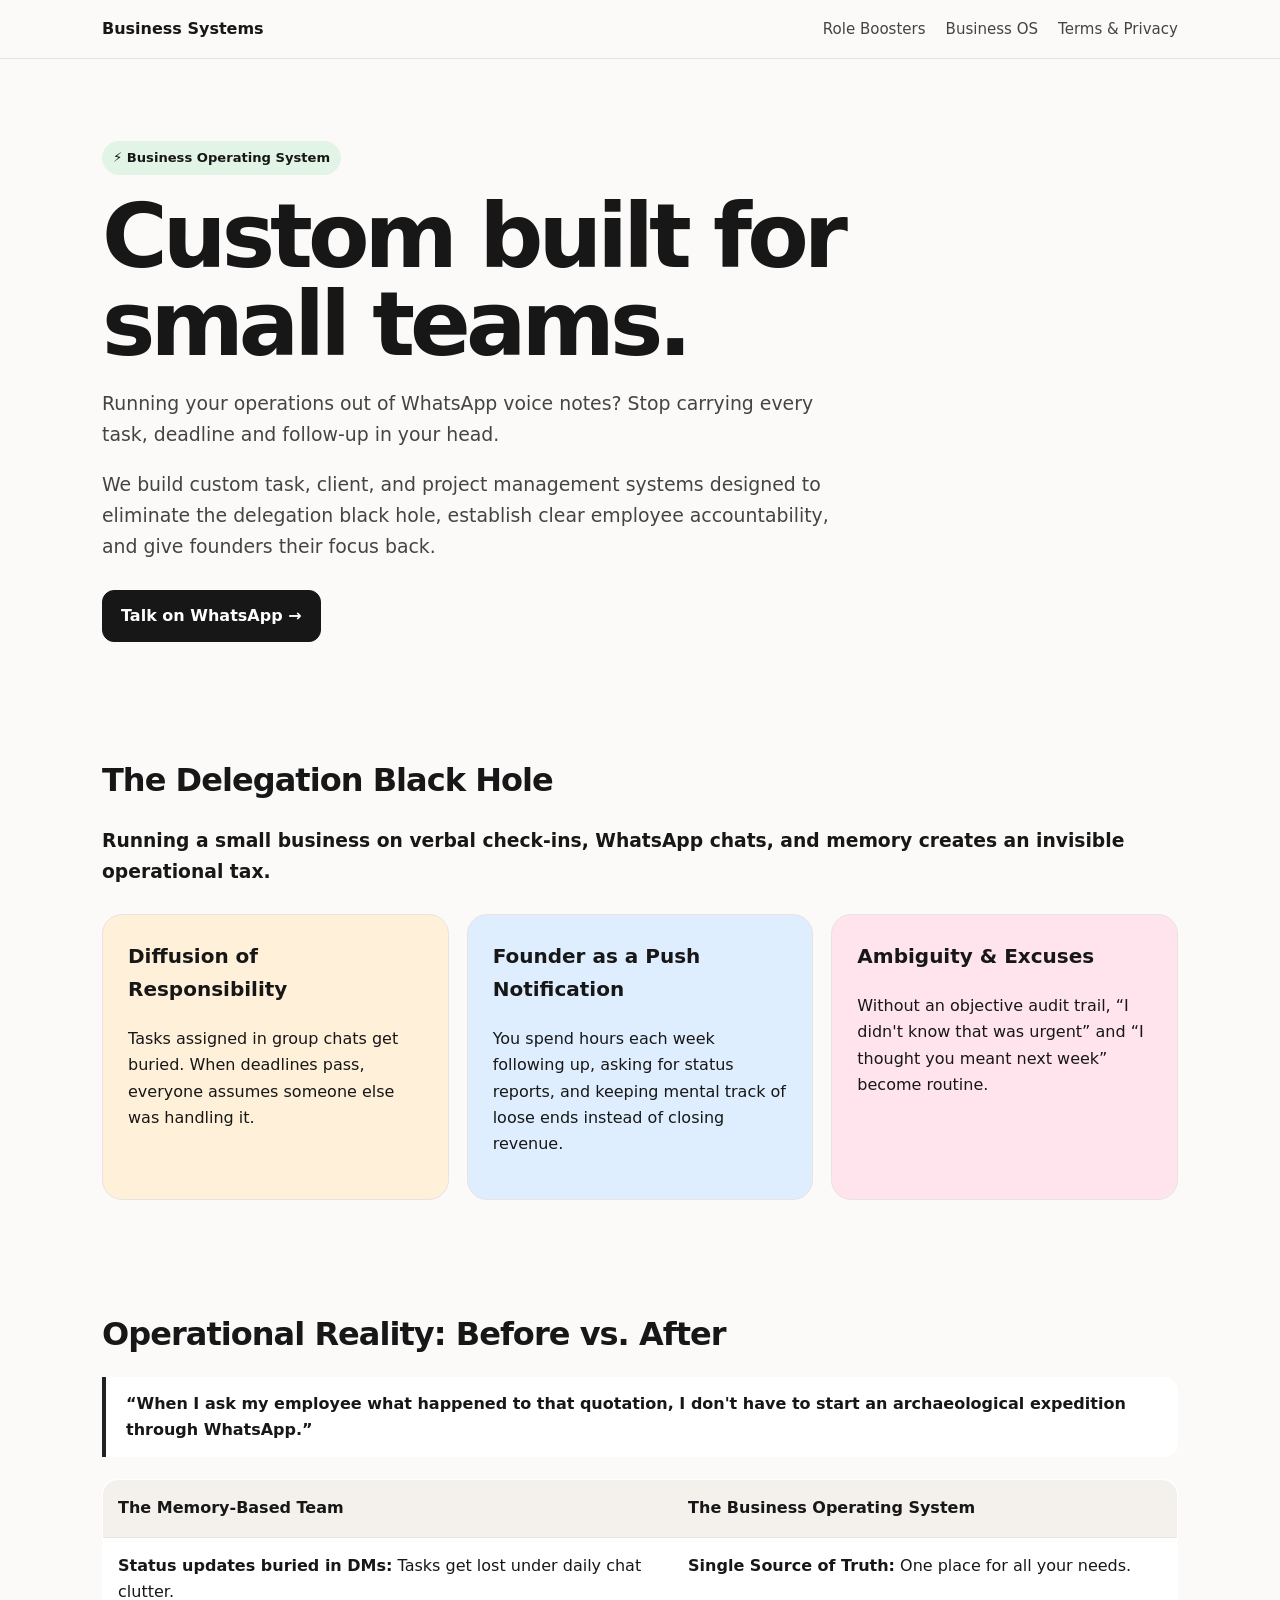
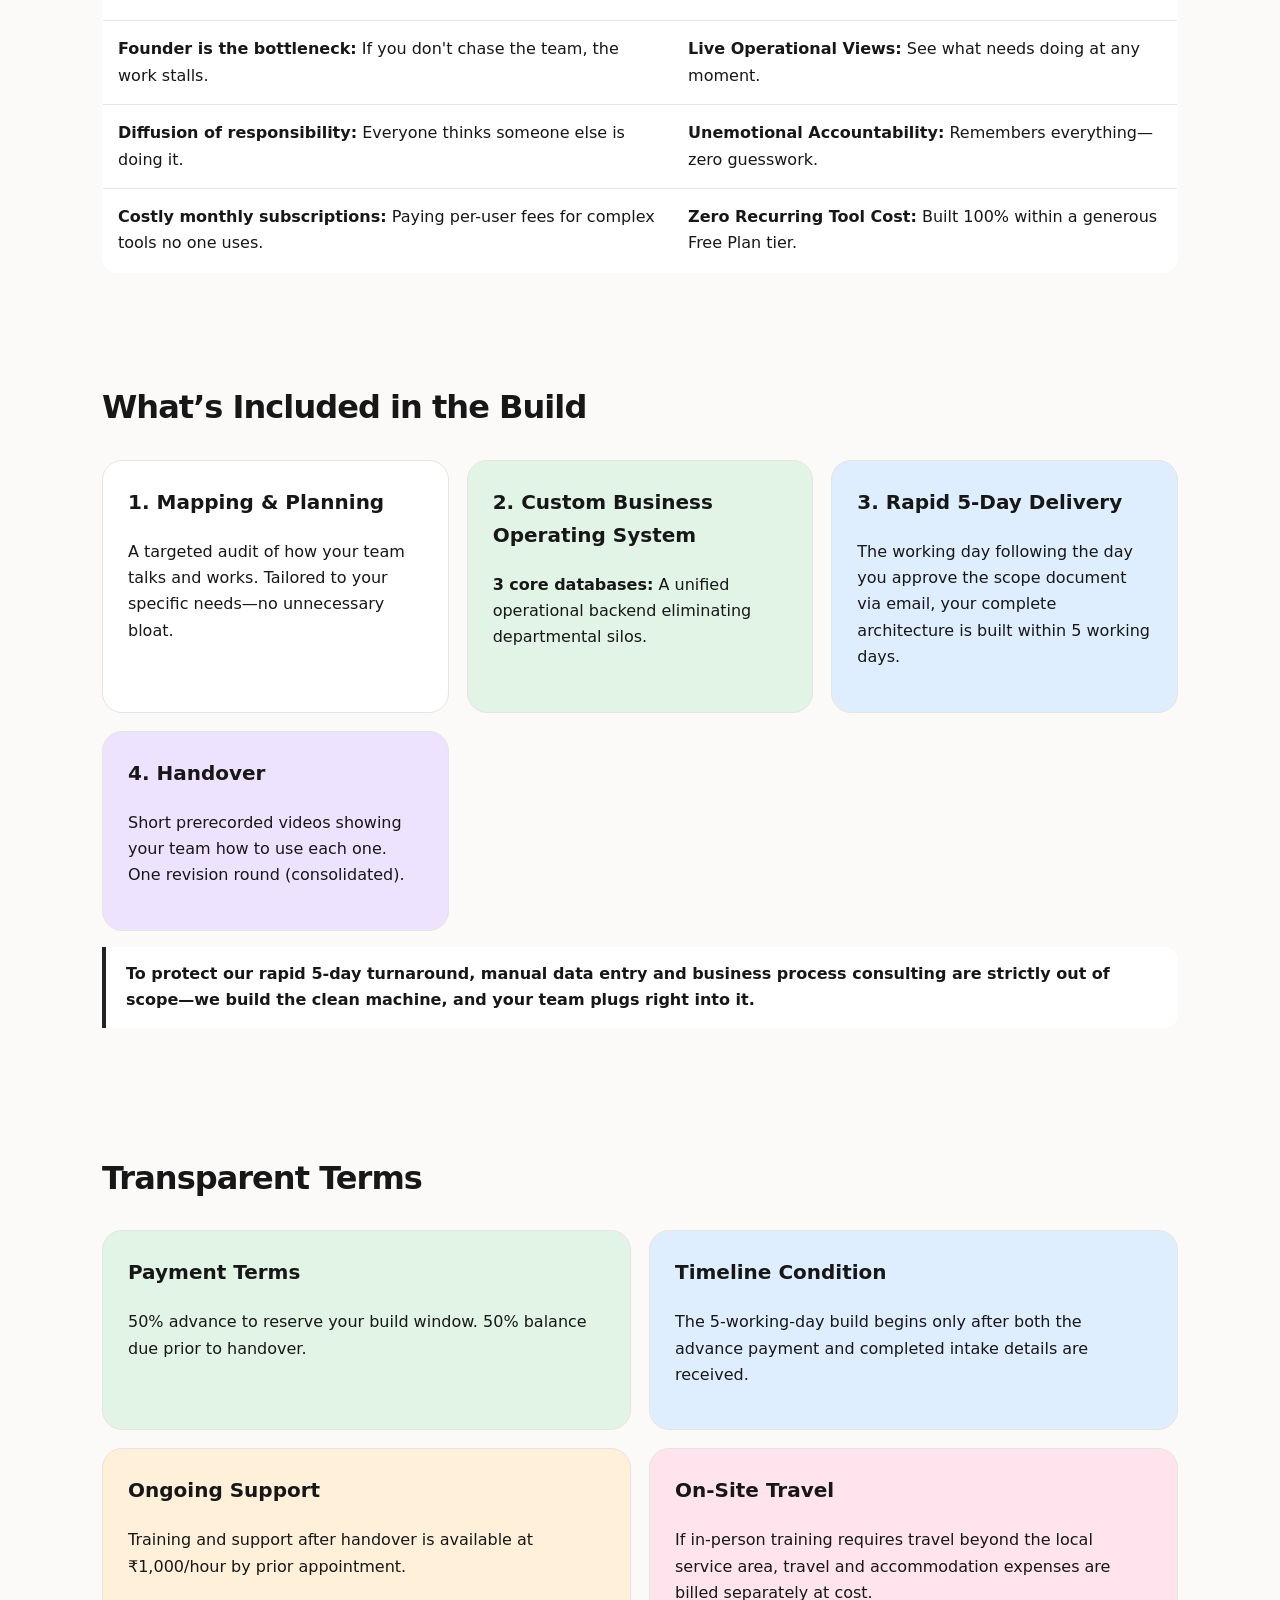
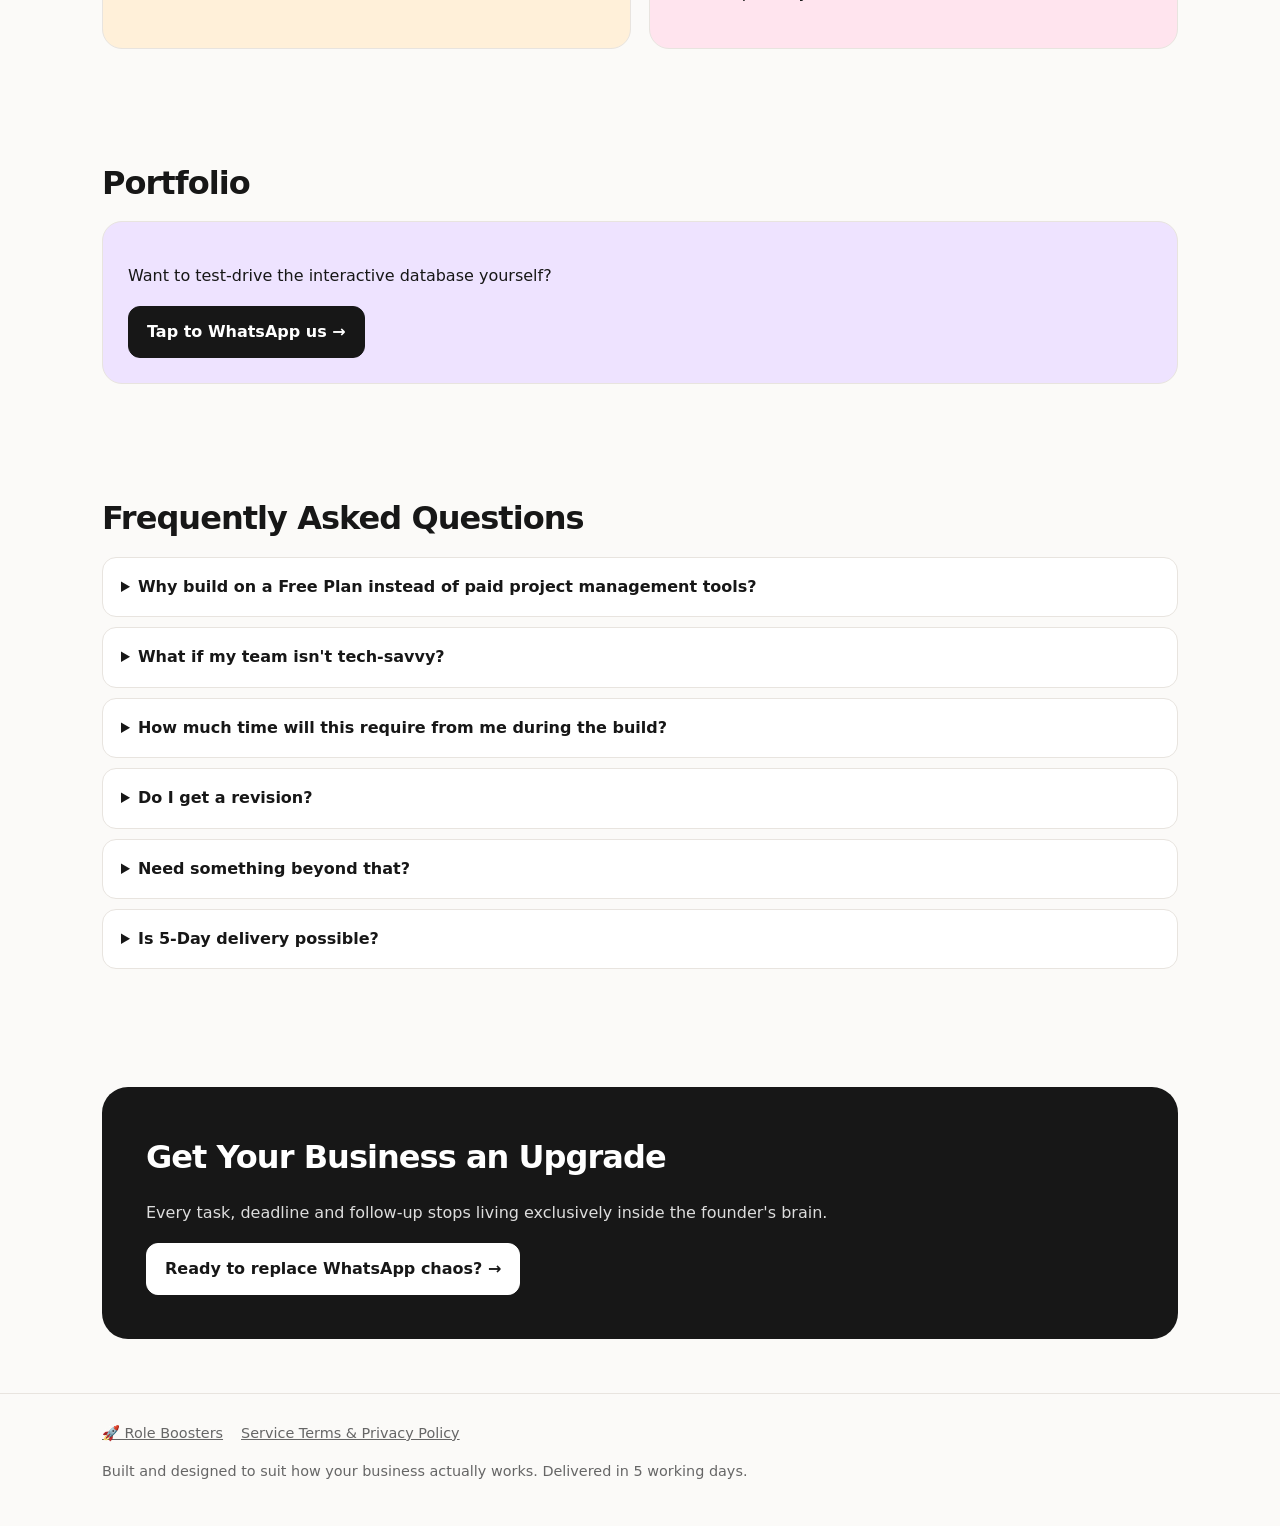
==== business-os.html @ ece938fb "Add files via upload" ====
<!doctype html><html lang="en"><head><meta charset="utf-8"><meta name="viewport" content="width=device-width,initial-scale=1"><title>Business Operating System</title><link rel="stylesheet" href="styles.css"></head><body>
<nav><div class="nav"><a class="brand" href="index.html">Business Systems</a><div class="links"><a href="role-boosters.html">Role Boosters</a><a href="business-os.html">Business OS</a><a href="terms-privacy.html">Terms & Privacy</a></div></div></nav><main><div class="wrap">
<section class="hero"><span class="eyebrow">⚡ Business Operating System</span><h1>Custom built for small teams.</h1><p>Running your operations out of WhatsApp voice notes? Stop carrying every task, deadline and follow-up in your head.</p><p>We build custom task, client, and project management systems designed to eliminate the delegation black hole, establish clear employee accountability, and give founders their focus back.</p><div class="actions"><a class="btn" href="https://wa.me/919288174504?text=Hey%20Leah,%20I%27m%20interested%20in%20the%20BusinessOS%20setup">Talk on WhatsApp →</a></div></section>
<section><h2 class="section-title">The Delegation Black Hole</h2><h3>Running a small business on verbal check-ins, WhatsApp chats, and memory creates an invisible operational tax.</h3><div class="grid"><div class="card tint-orange"><h3>Diffusion of Responsibility</h3><p>Tasks assigned in group chats get buried. When deadlines pass, everyone assumes someone else was handling it.</p></div><div class="card tint-blue"><h3>Founder as a Push Notification</h3><p>You spend hours each week following up, asking for status reports, and keeping mental track of loose ends instead of closing revenue.</p></div><div class="card tint-pink"><h3>Ambiguity & Excuses</h3><p>Without an objective audit trail, “I didn't know that was urgent” and “I thought you meant next week” become routine.</p></div></div></section>
<section><h2 class="section-title">Operational Reality: Before vs. After</h2><p class="quote">“When I ask my employee what happened to that quotation, I don't have to start an archaeological expedition through WhatsApp.”</p><table class="compare"><tr><th>The Memory-Based Team</th><th>The Business Operating System</th></tr><tr><td><strong>Status updates buried in DMs:</strong> Tasks get lost under daily chat clutter.</td><td><strong>Single Source of Truth:</strong> One place for all your needs.</td></tr><tr><td><strong>Founder is the bottleneck:</strong> If you don't chase the team, the work stalls.</td><td><strong>Live Operational Views:</strong> See what needs doing at any moment.</td></tr><tr><td><strong>Diffusion of responsibility:</strong> Everyone thinks someone else is doing it.</td><td><strong>Unemotional Accountability:</strong> Remembers everything—zero guesswork.</td></tr><tr><td><strong>Costly monthly subscriptions:</strong> Paying per-user fees for complex tools no one uses.</td><td><strong>Zero Recurring Tool Cost:</strong> Built 100% within a generous Free Plan tier.</td></tr></table></section>
<section><h2 class="section-title">What’s Included in the Build</h2><div class="grid"><div class="card"><h3>1. Mapping & Planning</h3><p>A targeted audit of how your team talks and works. Tailored to your specific needs—no unnecessary bloat.</p></div><div class="card tint-green"><h3>2. Custom Business Operating System</h3><p><strong>3 core databases:</strong> A unified operational backend eliminating departmental silos.</p></div><div class="card tint-blue"><h3>3. Rapid 5-Day Delivery</h3><p>The working day following the day you approve the scope document via email, your complete architecture is built within 5 working days.</p></div><div class="card tint-purple"><h3>4. Handover</h3><p>Short prerecorded videos showing your team how to use each one. One revision round (consolidated).</p></div></div><p class="quote">To protect our rapid 5-day turnaround, manual data entry and business process consulting are strictly out of scope—we build the clean machine, and your team plugs right into it.</p></section>
<section><h2 class="section-title">Transparent Terms</h2><div class="grid two"><div class="card tint-green"><h3>Payment Terms</h3><p>50% advance to reserve your build window. 50% balance due prior to handover.</p></div><div class="card tint-blue"><h3>Timeline Condition</h3><p>The 5-working-day build begins only after both the advance payment and completed intake details are received.</p></div><div class="card tint-orange"><h3>Ongoing Support</h3><p>Training and support after handover is available at ₹1,000/hour by prior appointment.</p></div><div class="card tint-pink"><h3>On-Site Travel</h3><p>If in-person training requires travel beyond the local service area, travel and accommodation expenses are billed separately at cost.</p></div></div></section>
<section><h2 class="section-title">Portfolio</h2><div class="card tint-purple"><p>Want to test-drive the interactive database yourself?</p><a class="btn" href="https://wa.me/919288174504?text=Hey%20Leah,%20I'm%20interested%20in%20the%20BusinessOS%20setup">Tap to WhatsApp us →</a></div></section>
<section class="faq"><h2 class="section-title">Frequently Asked Questions</h2><details><summary>Why build on a Free Plan instead of paid project management tools?</summary><p>Most small teams do not need expensive monthly SaaS subscriptions like Asana or Monday.com. Your system is built on a Free Plan, so you don't need to add another monthly software subscription. You can upgrade to a paid plan if you want to.</p></details><details><summary>What if my team isn't tech-savvy?</summary><p>The system is deliberately built for low friction. Your team won't navigate backend databases—they get a simple, personalized daily dashboard showing only the tasks assigned to them today. The short explainer videos provided at handover ensure every team member knows exactly where to click.</p></details><details><summary>How much time will this require from me during the build?</summary><p>Less than 45 minutes. You fill out a structured intake form outlining your team roles, recurring projects, and pain points. We handle the architecture, layout, and logic from there.</p><p>PS: if you don't want to fill the form, we can get on a call 🤙</p></details><details><summary>Do I get a revision?</summary><p>One focused revision round is included. After you review the completed system, you can request adjustments to layouts, property labels, filters and sorting within the agreed architecture.</p></details><details><summary>Need something beyond that?</summary><p>Additional features or structural changes can be quoted separately. Prepaid and booked in advance.</p></details><details><summary>Is 5-Day delivery possible?</summary><p>Yes—as long as we get the information, access, and approvals we need when we need them. Your 5-working-day build window starts once we receive your advance payment and completed intake form. If you delay sending information or access, we pause the build window and may assign you to the next available build slot.</p></details></section>
<section><div class="cta"><h2 class="section-title">Get Your Business an Upgrade</h2><p>Every task, deadline and follow-up stops living exclusively inside the founder's brain.</p><a class="btn" href="https://wa.me/919288174504?text=Hey%20Leah,%20I'm%20interested%20in%20the%20BusinessOS%20setup">Ready to replace WhatsApp chaos? →</a></div></section>
</div></main><footer><div class="wrap"><div class="footer-links"><a href="role-boosters.html">🚀 Role Boosters</a><a href="terms-privacy.html">Service Terms & Privacy Policy</a></div><p>Built and designed to suit how your business actually works. Delivered in 5 working days.</p></div></footer></body></html>
---- styles.css ----
:root{--ink:#171717;--muted:#666;--bg:#fbfaf8;--card:#fff;--line:#e8e4df;--blue:#dfeeff;--purple:#eee3ff;--green:#e2f4e6;--orange:#fff0d9;--pink:#ffe4ee;--yellow:#fff6c9;--red:#ffe1e1;--max:1120px}
*{box-sizing:border-box}html{scroll-behavior:smooth}body{margin:0;background:var(--bg);color:var(--ink);font-family:Inter,ui-sans-serif,system-ui,-apple-system,BlinkMacSystemFont,"Segoe UI",sans-serif;line-height:1.65}a{color:inherit}nav{position:sticky;top:0;z-index:10;background:rgba(251,250,248,.94);backdrop-filter:blur(12px);border-bottom:1px solid var(--line)}.nav{max-width:var(--max);margin:auto;padding:16px 22px;display:flex;align-items:center;justify-content:space-between;gap:20px}.brand{font-weight:800;text-decoration:none}.links{display:flex;gap:20px;flex-wrap:wrap;font-size:.94rem}.links a{text-decoration:none;color:#444}.links a:hover{text-decoration:underline}.wrap{max-width:var(--max);margin:auto;padding:0 22px}.hero{padding:82px 0 58px}.eyebrow{display:inline-block;padding:6px 11px;border-radius:999px;background:var(--green);font-weight:700;font-size:.82rem}.hero h1{font-size:clamp(2.7rem,7vw,5.7rem);line-height:.98;letter-spacing:-.055em;max-width:900px;margin:18px 0}.hero p{font-size:1.18rem;max-width:760px;color:#444}.actions{display:flex;gap:12px;flex-wrap:wrap;margin-top:28px}.btn{display:inline-block;padding:12px 18px;border-radius:12px;text-decoration:none;font-weight:750;border:1px solid var(--ink);background:var(--ink);color:white}.btn.alt{background:white;color:var(--ink)}section{padding:54px 0}.section-title{font-size:2rem;letter-spacing:-.03em;margin:0 0 12px}.section-lead{color:var(--muted);max-width:760px}.grid{display:grid;grid-template-columns:repeat(3,1fr);gap:18px;margin-top:26px}.grid.two{grid-template-columns:repeat(2,1fr)}.card{background:var(--card);border:1px solid var(--line);border-radius:20px;padding:25px}.card h3{margin-top:0;font-size:1.25rem}.tint-blue{background:var(--blue)}.tint-purple{background:var(--purple)}.tint-green{background:var(--green)}.tint-orange{background:var(--orange)}.tint-pink{background:var(--pink)}.tint-yellow{background:var(--yellow)}.tint-red{background:var(--red)}.pill{font-size:.8rem;font-weight:800;text-transform:uppercase;letter-spacing:.08em;color:#555}.price{font-size:1.8rem;font-weight:850;margin:.25rem 0}.muted{color:var(--muted)}ul{padding-left:1.2rem}.quote{border-left:4px solid #222;padding:14px 20px;background:white;border-radius:0 14px 14px 0;font-weight:650}.compare{width:100%;border-collapse:collapse;margin-top:22px;background:white;border:1px solid var(--line);border-radius:16px;overflow:hidden}.compare th,.compare td{text-align:left;padding:15px;border-bottom:1px solid var(--line);vertical-align:top}.compare th{background:#f4f1ed}.faq details{background:white;border:1px solid var(--line);border-radius:14px;padding:16px 18px;margin:10px 0}.faq summary{cursor:pointer;font-weight:750}.cta{padding:44px;border-radius:26px;background:var(--ink);color:white}.cta p{color:#ddd}.cta .btn{background:white;color:var(--ink);border-color:white}footer{border-top:1px solid var(--line);padding:28px 0;color:var(--muted);font-size:.9rem}.footer-links{display:flex;gap:18px;flex-wrap:wrap}@media(max-width:760px){.links{gap:10px;font-size:.84rem}.hero{padding-top:55px}.grid,.grid.two{grid-template-columns:1fr}.card{padding:21px}.compare{font-size:.9rem}.compare th,.compare td{padding:11px}}
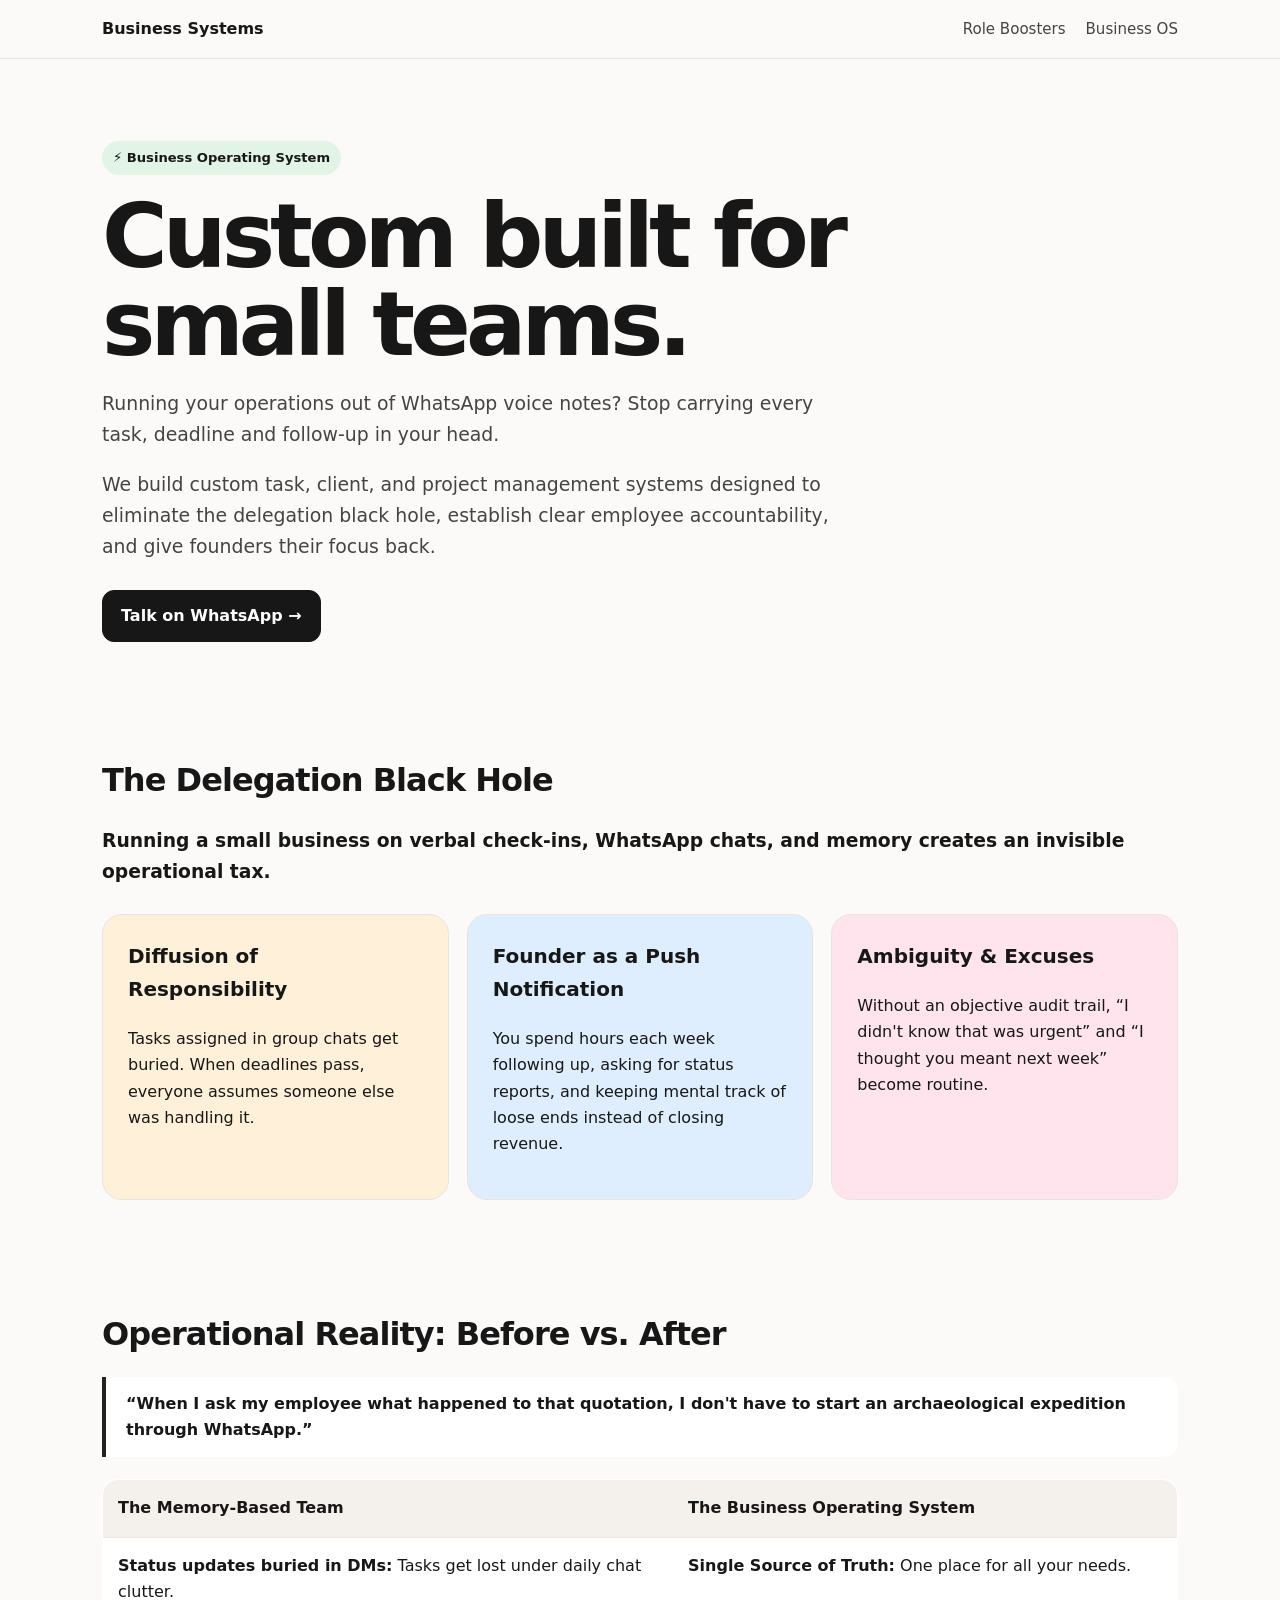
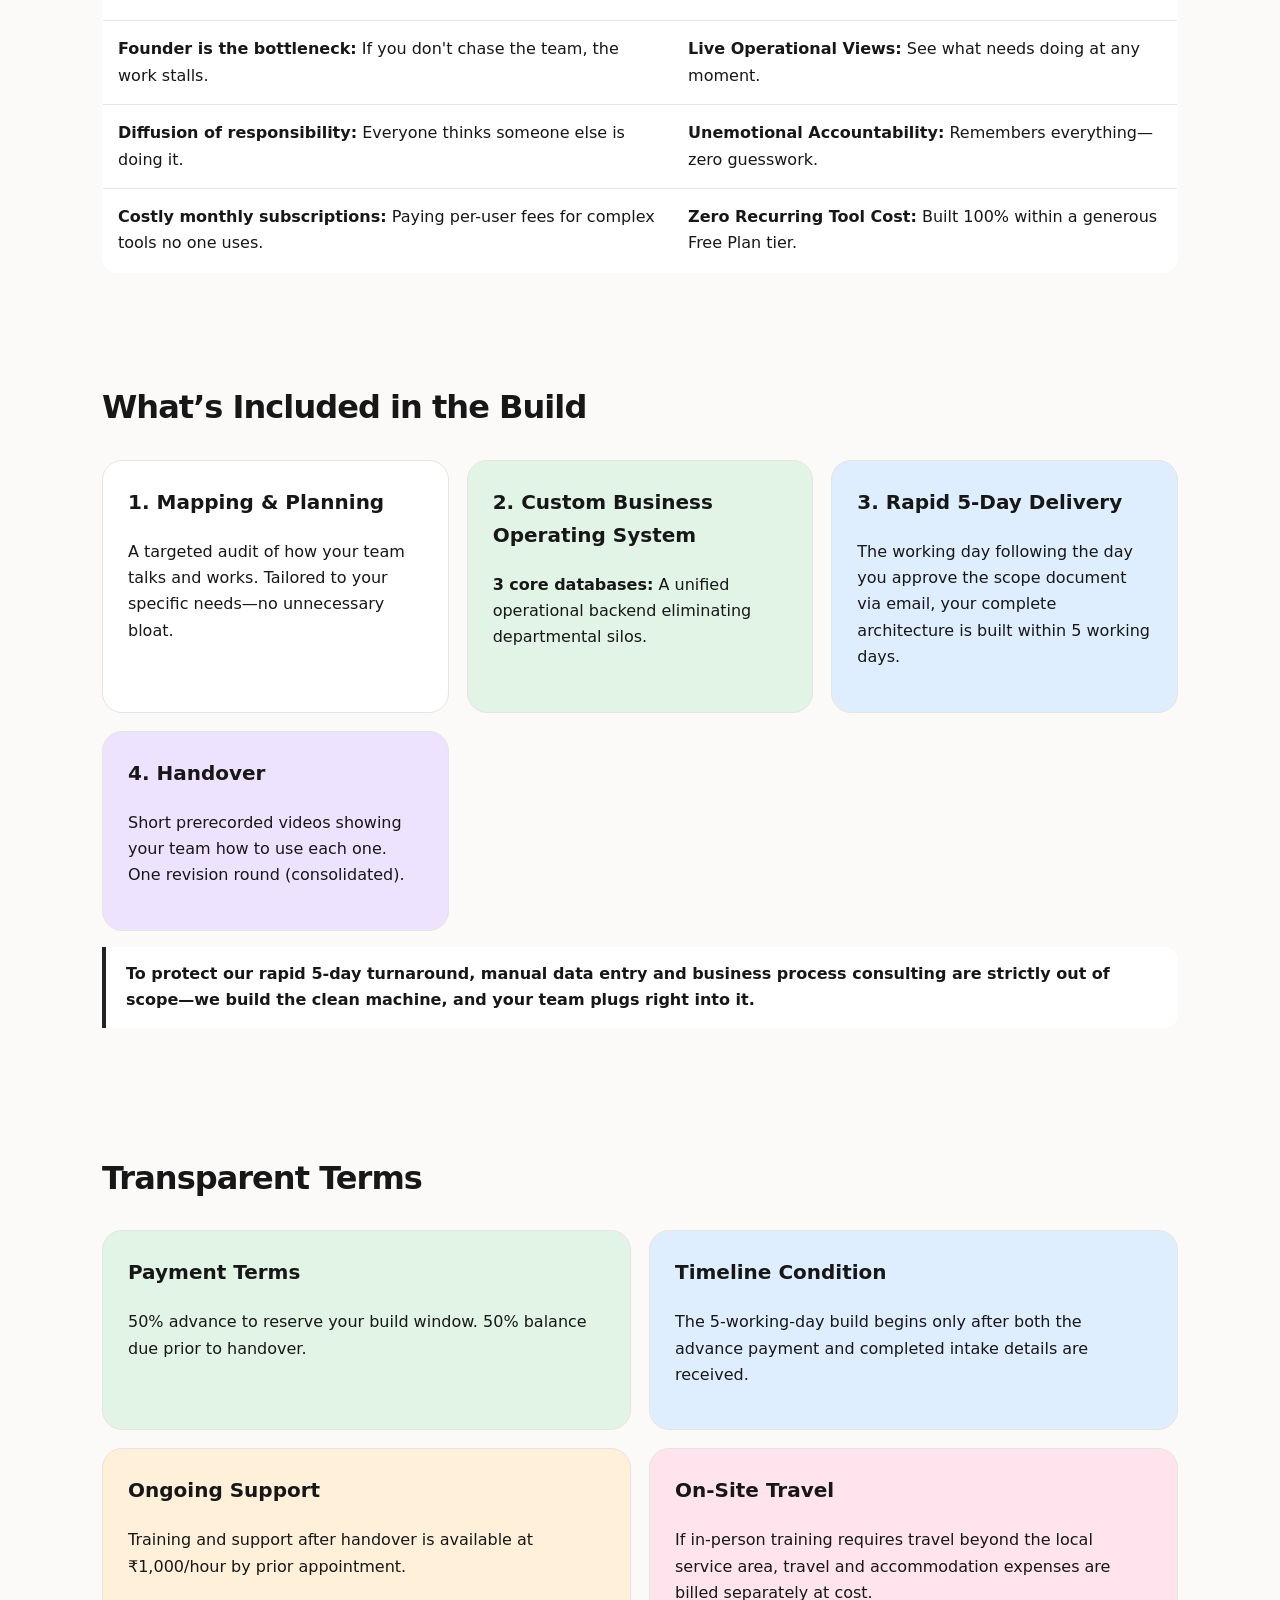
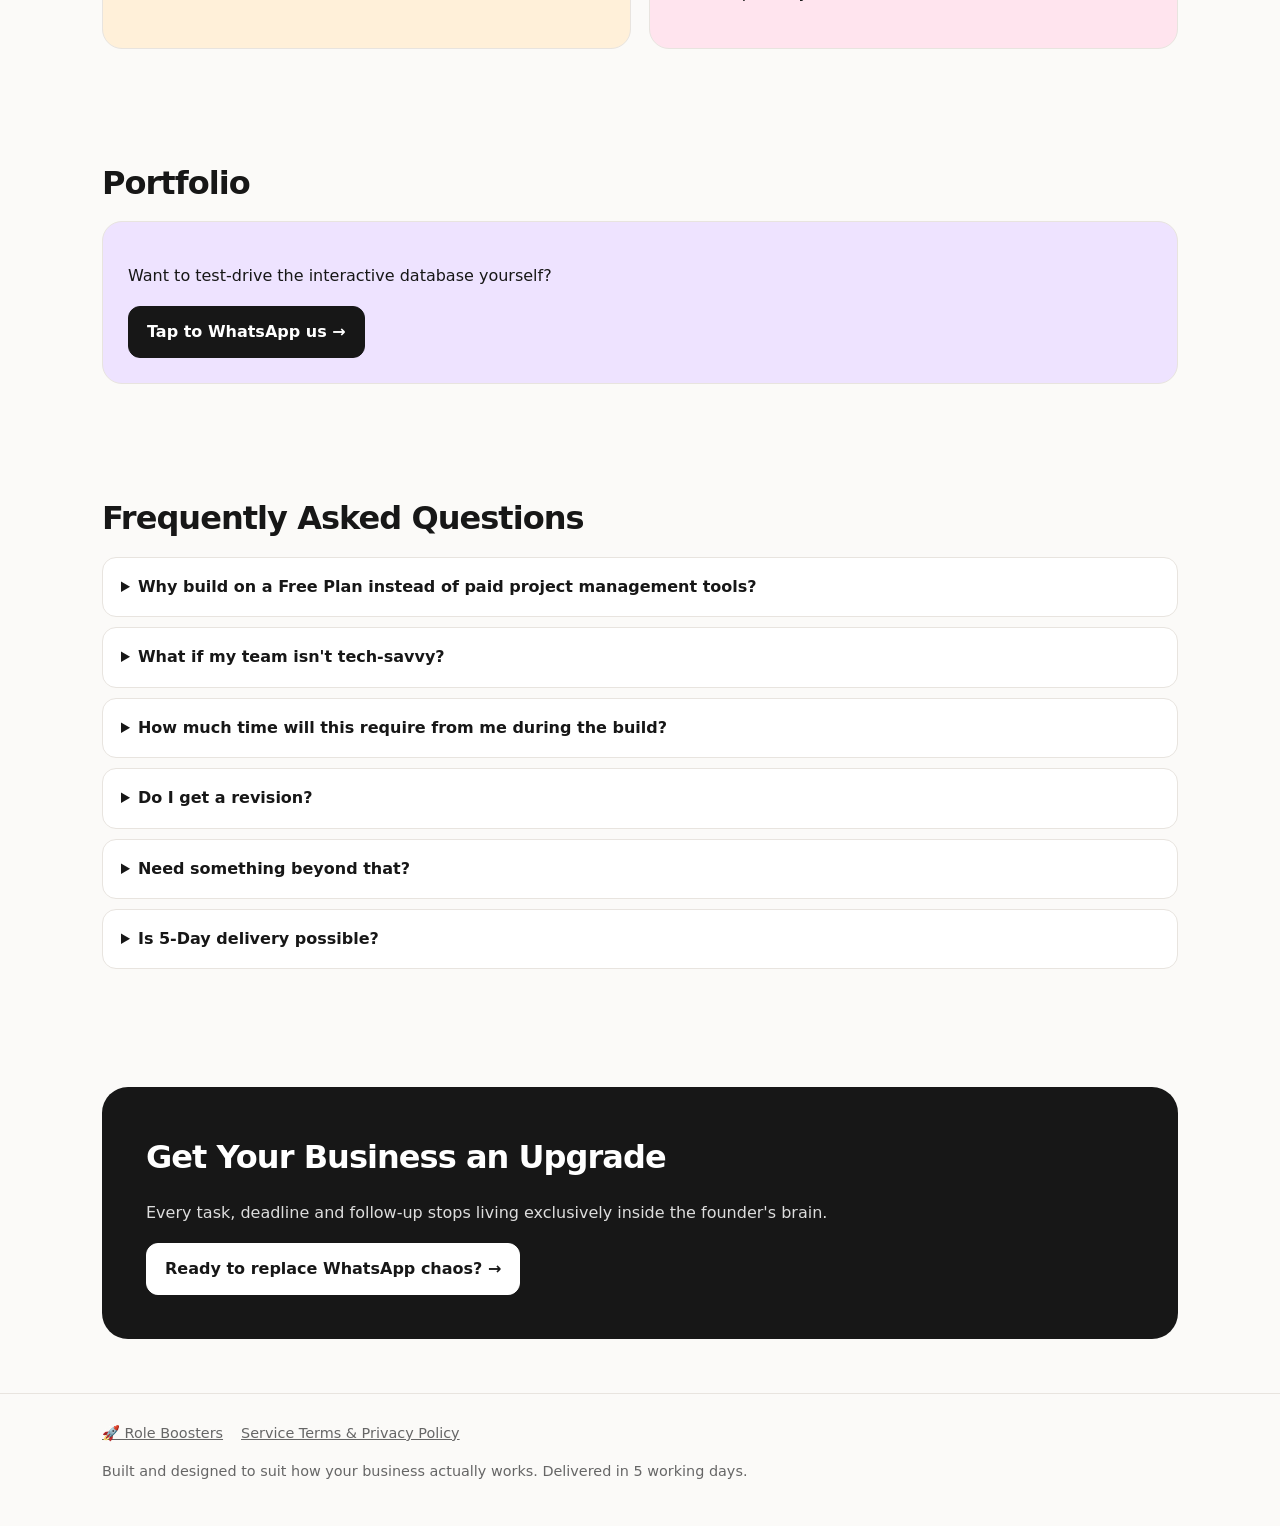
==== commit 6f2d347c: "Update business-os.html" ====
--- a/business-os.html
+++ b/business-os.html
@@ -1,5 +1,5 @@
 <!doctype html><html lang="en"><head><meta charset="utf-8"><meta name="viewport" content="width=device-width,initial-scale=1"><title>Business Operating System</title><link rel="stylesheet" href="styles.css"></head><body>
-<nav><div class="nav"><a class="brand" href="index.html">Business Systems</a><div class="links"><a href="role-boosters.html">Role Boosters</a><a href="business-os.html">Business OS</a><a href="terms-privacy.html">Terms & Privacy</a></div></div></nav><main><div class="wrap">
+<nav><div class="nav"><a class="brand" href="index.html">Business Systems</a><div class="links"><a href="role-boosters.html">Role Boosters</a><a href="business-os.html">Business OS</a></div></div></nav><main><div class="wrap">
 <section class="hero"><span class="eyebrow">⚡ Business Operating System</span><h1>Custom built for small teams.</h1><p>Running your operations out of WhatsApp voice notes? Stop carrying every task, deadline and follow-up in your head.</p><p>We build custom task, client, and project management systems designed to eliminate the delegation black hole, establish clear employee accountability, and give founders their focus back.</p><div class="actions"><a class="btn" href="https://wa.me/919288174504?text=Hey%20Leah,%20I%27m%20interested%20in%20the%20BusinessOS%20setup">Talk on WhatsApp →</a></div></section>
 <section><h2 class="section-title">The Delegation Black Hole</h2><h3>Running a small business on verbal check-ins, WhatsApp chats, and memory creates an invisible operational tax.</h3><div class="grid"><div class="card tint-orange"><h3>Diffusion of Responsibility</h3><p>Tasks assigned in group chats get buried. When deadlines pass, everyone assumes someone else was handling it.</p></div><div class="card tint-blue"><h3>Founder as a Push Notification</h3><p>You spend hours each week following up, asking for status reports, and keeping mental track of loose ends instead of closing revenue.</p></div><div class="card tint-pink"><h3>Ambiguity & Excuses</h3><p>Without an objective audit trail, “I didn't know that was urgent” and “I thought you meant next week” become routine.</p></div></div></section>
 <section><h2 class="section-title">Operational Reality: Before vs. After</h2><p class="quote">“When I ask my employee what happened to that quotation, I don't have to start an archaeological expedition through WhatsApp.”</p><table class="compare"><tr><th>The Memory-Based Team</th><th>The Business Operating System</th></tr><tr><td><strong>Status updates buried in DMs:</strong> Tasks get lost under daily chat clutter.</td><td><strong>Single Source of Truth:</strong> One place for all your needs.</td></tr><tr><td><strong>Founder is the bottleneck:</strong> If you don't chase the team, the work stalls.</td><td><strong>Live Operational Views:</strong> See what needs doing at any moment.</td></tr><tr><td><strong>Diffusion of responsibility:</strong> Everyone thinks someone else is doing it.</td><td><strong>Unemotional Accountability:</strong> Remembers everything—zero guesswork.</td></tr><tr><td><strong>Costly monthly subscriptions:</strong> Paying per-user fees for complex tools no one uses.</td><td><strong>Zero Recurring Tool Cost:</strong> Built 100% within a generous Free Plan tier.</td></tr></table></section>
